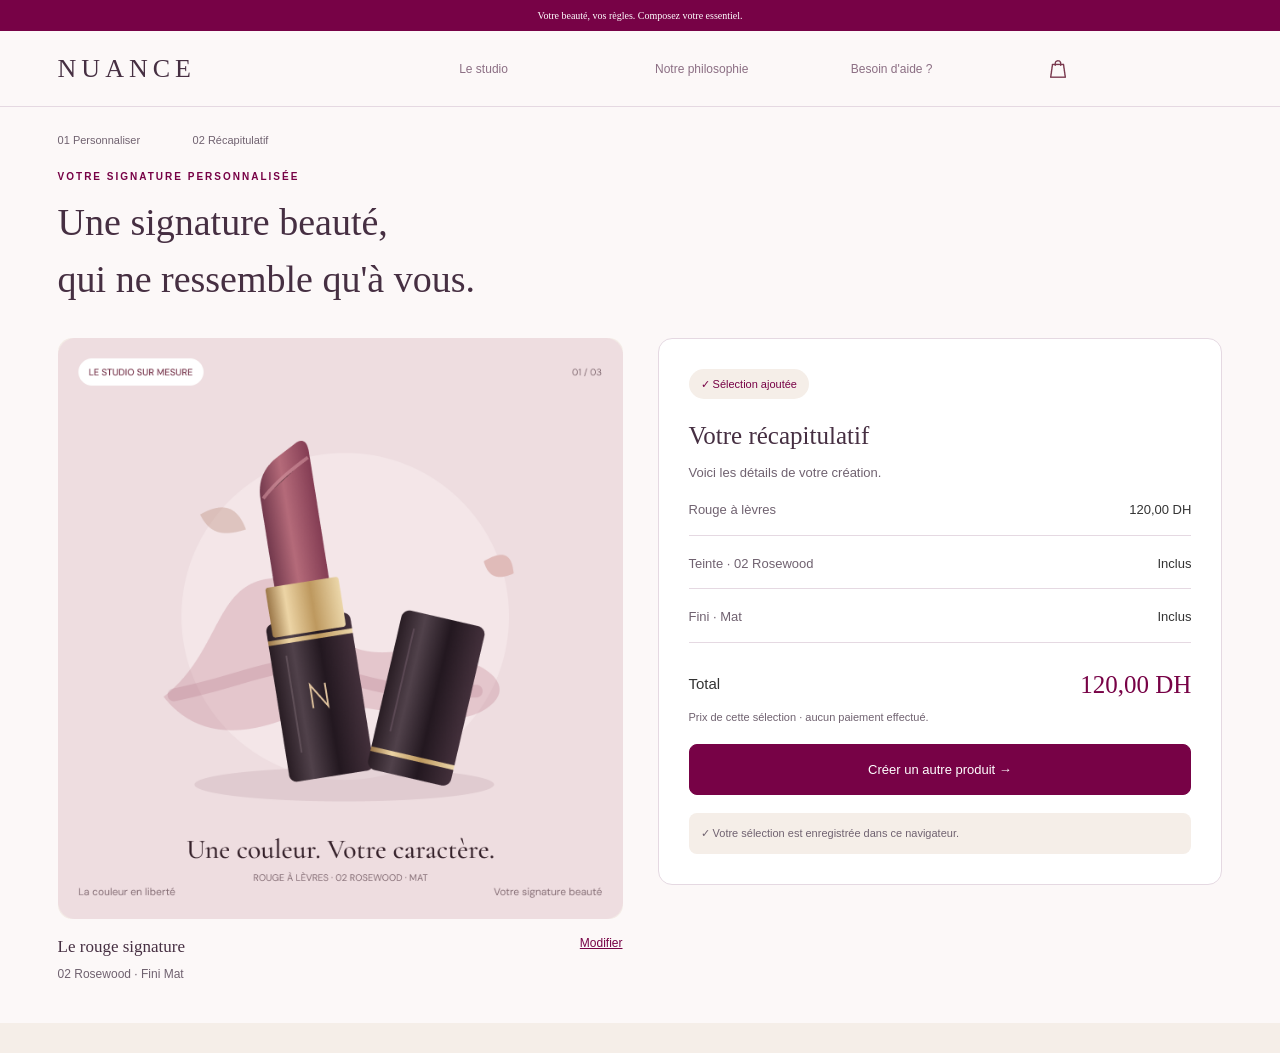
==== recapitulatif.html @ 2f9adb12 "Add summary page" ====
<!DOCTYPE html>
<html lang="fr">

<head>
    <meta charset="UTF-8">
    <meta name="viewport" content="width=device-width, initial-scale=1.0">

    <title>NUANCE — Récapitulatif</title>

    <link rel="stylesheet" href="css/style.css">
    <link rel="stylesheet" href="css/responsive.css">
</head>

<body>

   <div class="bandeau">
            <p>Votre beauté, vos règles. Composez votre essentiel.</p>
        </div>

        <header class="site-header">
            <div class="logo">NUANCE</div>

            <nav class="navigation">
                <a href="#configurateur">Le studio</a>
                <a href="#philosophie">Notre philosophie</a>
                <a href="#aide">Besoin d'aide ?</a>
                <img src="assets/icons/Panier.png" alt="Menu" class="nav-icon">

            </nav>
        </header>

    <main class="recap-page">

        <div class="recap-steps">
            <span>01 Personnaliser</span>
            <span>02 Récapitulatif</span>
        </div>

        <div class="recap-intro">
            <p class="small-title">VOTRE SIGNATURE PERSONNALISÉE</p>

            <h1>
                Une signature beauté,<br>
                qui ne ressemble qu'à vous.
            </h1>
        </div>

        <div class="recap-layout">

            <section class="recap-preview">

                <div class="recap-image">

                    <img src="assets/image/Aperçu produit en direct.png" alt="">

                </div>

                <div class="recap-product-info">

                    <div>
                        <h2 id="recap-nom">Le rouge signature</h2>

                        <p id="recap-description">
                            02 Rosewood · Fini Mat
                        </p>
                    </div>

                    <a href="index.html">Modifier</a>

                </div>

            </section>

            <section class="recap-card">

                <p class="recap-badge">
                    ✓ Sélection ajoutée
                </p>

                <h2>Votre récapitulatif</h2>

                <p class="recap-subtitle">
                    Voici les détails de votre création.
                </p>

                <div class="recap-ligne">

                    <span id="recap-produit">
                        Rouge à lèvres
                    </span>

                    <strong id="recap-prix-produit">
                        120,00 DH
                    </strong>

                </div>

                <div class="recap-ligne">

                    <span id="recap-teint">
                        Teinte · 02 Rosewood
                    </span>

                    <strong>Inclus</strong>

                </div>

                <div class="recap-ligne">

                    <span id="recap-finition">
                        Fini · Mat
                    </span>

                    <strong id="recap-prix-fini">
                        Inclus
                    </strong>

                </div>

                <div class="recap-total">

                    <strong>Total</strong>

                    <strong id="recap-prix">
                        120,00 DH
                    </strong>

                </div>

                <p class="recap-mention">
                    Prix de cette sélection · aucun paiement effectué.
                </p>

                <a href="index.html" class="recap-button">
                    Créer un autre produit →
                </a>

                <p class="recap-note">
                    ✓ Votre sélection est enregistrée dans ce navigateur.
                </p>

            </section>

        </div>

    </main>

    <footer id="philosophie">

    </footer>

</body>

</html>
---- css/style.css ----
:root {
    --color-primary: #770246;
    --color-background: #F5EEE8;
    --color-logo: #462f42;
    --color-link: #3302288e;
    --color-text: #333333;
    --color-white: #ffffff;
    --color-border: #e5d9e2;
    --color-muted: #706270;
    --color-light: #f8f3f6;
}

* {
    margin: 0;
    padding: 0;
    box-sizing: border-box;
}

body {
    font-family: Arial, sans-serif;
    color: var(--color-text);
    background-color: #fcf8f8;
    line-height: 1.5;
}

img {
    max-width: 100%;
    display: block;
}

/* Bandeau */

.bandeau {
    background-color: var(--color-primary);
    width: 100%;
    padding: 8px 16px;
    text-align: center;
}

.bandeau p {
    color: var(--color-white);
    font-family: Georgia, "Times New Roman", serif;
    font-size: 10px;
}

/* Header */

.site-header {
    display: grid;
    grid-template-columns: 1fr 2fr;
    align-items: center;
    gap: 20px;
    padding: 18px 4.5%;
    background-color: #fcf8f8;
    border-bottom: 1px solid var(--color-border);
}

.logo {
    font-family: Georgia, serif;
    font-size: 26px;
    font-weight: normal;
    letter-spacing: 5px;
    color: var(--color-logo);
}

.navigation {
    display: grid;
    grid-template-columns: repeat(4, 1fr);
    align-items: center;
    gap: 20px;
}

.navigation a {
    color: var(--color-link);
    text-decoration: none;
    font-size: 12px;
}

.navigation a:hover {
    color: var(--color-primary);
}

/* Configurateur */

.configurateur {
    display: grid;
    grid-template-columns: 1fr 1fr;
    align-items: start;
    gap: 36px;
    padding: 24px 4.5%;
    max-width: 1600px;
    margin: 0 auto;

}

/* Aperçu produit */

.preview {
    display: grid;
    grid-template-columns: 1fr;
    align-content: start;
    width: 100%;
    min-width: 0;
    min-height: 0;
    padding: 0;
    background-color: var(--color-border);
    border-radius: 14px;
    overflow: hidden;
}

.preview-image {
    display: block;
    width: 100%;
    max-width: none;
    height: auto;
    object-fit: contain;
    border-radius: 14px;
}

/* Options */

.options {
    display: grid;
    grid-template-columns: 1fr;
    align-content: start;
    gap: 17px;
    width: 100%;
    min-width: 0;
}

/* Étapes */

.steps {
    display: grid;
    grid-template-columns: 100px 1fr 115px;
    align-items: center;
    gap: 10px;
    color: var(--color-muted);
    font-size: 10px;
}

.step-active {
    display: grid;
    grid-template-columns: 25px 1fr;
    align-items: center;
    gap: 6px;
    color: var(--color-text);
}

.step-number {
    display: grid;
    place-items: center;
    width: 25px;
    height: 25px;
    border: 1px solid var(--color-border);
    border-radius: 50%;
    font-size: 10px;
}

.step-line {
    height: 1px;
    background-color: var(--color-border);
}

/* Introduction */

.intro {
    display: grid;
    gap: 7px;
}

.small-title {
    color: var(--color-primary);
    font-size: 9px;
    letter-spacing: 2px;
    font-weight: bold;
}

.intro h1 {
    font-family: Georgia, "Times New Roman", serif;
    font-size: 38px;
    line-height: 1.12;
    font-weight: normal;
    color: var(--color-logo);
}

.intro-desription {
    color: var(--color-muted);
    font-size: 11px;
    line-height: 1.6;
}

/* Sections */

.option-section {
    display: grid;
    gap: 12px;
    padding-bottom: 15px;
    
}

/* Titre des sections */

.option-heading {
    display: grid;
    grid-template-columns: 1fr 130px;
    align-items: center;
    gap: 10px;
}

.option-heading h2 {
    font-size: 13px;
    font-weight: bold;
    color: var(--color-logo);
}

.option-heading span {
    color: var(--color-muted);
    font-size: 10px;
    text-align: right;
}

/* Choix produit */

.product-choix {
    display: grid;
    grid-template-columns: 1fr 1fr;
    gap: 12px;
}

.choix-card {
    display: grid;
    grid-template-columns: 1fr;
    align-content: start;
    gap: 6px;
    min-width: 0;
    padding: 12px 14px;
    border-radius: 10px;
    border: 1px solid var(--color-border);
    background-color: var(--color-white);
    cursor: pointer;
}

.choix-card input {
    position: absolute;
    opacity: 0;
}

.choix-name {
    font-size: 12px;
}

.choix-prix {
    color: var(--color-muted);
    font-size: 10px;
}

.choix-card:has(input:checked) {
    border: 1.5px solid var(--color-logo);
    background-color: #f7ebef;
}

.choix-card:has(input:checked) .choix-name::before {
    content: "✓ ";
    margin-right: 4px;
    color: var(--color-logo);
}

/* Choix teinte */

.teint-choix {
    display: grid;
    grid-template-columns: repeat(6, minmax(0, 1fr));
    gap: 8px;
    width: 100%;
}

.teint-card {
    display: grid;
    grid-template-columns: 1fr;
    justify-items: center;
    align-content: start;
    gap: 7px;
    min-width: 0;
    cursor: pointer;
}

.teint-card input {
    position: absolute;
    opacity: 0;
}

.swatch {
    display: grid;
    place-items: center;
    width: 38px;
    height: 38px;
    border: 2px solid transparent;
    border-radius: 50%;
}

.nude {
    background-color: #d8b7a0;
}

.rosewood {
    background-color: #ad7778;
}

.cacao {
    background-color: #795044;
}

.prune {
    background-color: #a52e75;
}

.rouge {
    background-color: #68406f;
}

.terracotta {
    background-color: #44354f;
}

.teint-card span:last-child {
    color: var(--color-muted);
    font-size: 10px;
    text-align: center;
    white-space: nowrap;
}

.teint-card:has(input:checked) .swatch {
    border: 2px solid var(--color-white);
    outline: 2px solid var(--color-logo);
    outline-offset: 2px;
}

.teint-card:has(input:checked) span:last-child::before {
    content: "✓ ";
    color: var(--color-logo);
}

/* Note */

.note {
    display: grid;
    grid-template-columns: 15px 1fr;
    align-items: center;
    gap: 7px;
    width: 100%;
    margin-top: 4px;
    color: var(--color-muted);
    font-size: 10px;
    line-height: 1.5;
}

.note img {
    width: 15px;
    height: 15px;
    object-fit: contain;
}

/* Finition */

.section {
    display: grid;
    gap: 10px;
}

.section-title {
    display: grid;
    grid-template-columns: 1fr 110px;
    align-items: center;
    gap: 10px;
}

.section-title h2 {
    font-size: 13px;
    font-weight: bold;
    color: var(--color-logo);
}

.section-title span {
    color: var(--color-muted);
    font-size: 10px;
    text-align: right;
}

.finish {
    display: grid;
    grid-template-columns: 1fr 1fr;
    gap: 12px;
}

.option-fini {
    display: grid;
    grid-template-columns: 12px 1fr;
    align-items: start;
    gap: 7px;
    padding: 11px;
    border: 1px solid var(--color-border);
    border-radius: 9px;
    background-color: var(--color-white);
    cursor: pointer;
}

.option-fini input {
    margin-top: 3px;
    accent-color: var(--color-primary);
}

.content-fini {
    display: grid;
    gap: 3px;
}

.content-fini strong {
    font-size: 11px;
    font-weight: normal;
}

.content-fini small {
    color: var(--color-muted);
    font-size: 9px;
}

.option-fini:has(input:checked) {
    border-color: var(--color-primary);
    background-color: #f7ebef;
}

/* Commande */

.checkout {
    display: grid;
    grid-template-columns: 1fr 150px;
    align-items: center;
    gap: 5px 15px;
    padding: 15px 4%;
   
    background-color: var(--color-white);
    width: 100%;

    
}

.checkout p {
    font-size: 11px;
}

.checkout small {
    color: var(--color-muted);
    font-size: 9px;
}

.checkout strong {
    font-family: Georgia, "Times New Roman", serif;
    font-size: 20px;
    font-weight: normal;
    text-align: left;
}

.checkout button {
    grid-column: 2;
    grid-row: 1 / 3;
    width: 100%;
    padding: 12px;
    border: 1px solid var(--color-primary);
    border-radius: 7px;
    background-color: var(--color-primary);
    color: var(--color-white);
    font-size: 11px;
}

.checkout button:hover {
    background-color: var(--color-white);
    color: var(--color-primary);
}

/* Footer */

footer {
    display: grid;
    grid-template-columns: 1fr 1fr;
    gap: 16px;
    padding: 15px 4.5%;
    background-color: #fcf8f8;
    color: var(--color-muted);
    font-size: 9px;
}




/* Page Récapitulatif */

.recap-page {
    display: grid;
    grid-template-columns: 1fr;
    gap: 20px;
    max-width: 1600px;
    padding: 25px 4.5% 40px;
}

.recap-steps {
    display: grid;
    grid-template-columns: 120px 140px;
    gap: 15px;
    align-items: center;
    color: var(--color-muted);
    font-size: 11px;
}

.recap-intro {
    display: grid;
    gap: 10px;
    margin-bottom: 10px;
}

.recap-intro .small-title {
    color: var(--color-primary);
    font-size: 10px;
    letter-spacing: 2px;
}

.recap-intro h1 {
    font-family: Georgia, "Times New Roman", serif;
    font-size: 38px;
    font-weight: normal;
    color: var(--color-logo);
}

/* Contenu principal */

.recap-layout {
    display: grid;
    grid-template-columns: 1fr 1fr;
    align-items: start;
    gap: 35px;
}

.recap-preview {
    display: grid;
    grid-template-columns: 1fr;
    gap: 15px;
    min-width: 0;
}

.recap-image {
    width: 100%;
    overflow: hidden;
    border-radius: 14px;
    background-color: var(--color-background);
}

.recap-image img {
    display: block;
    width: 100%;
   
}

.recap-product-info {
    display: grid;
    grid-template-columns: 1fr 90px;
    align-items: start;
    gap: 15px;
}

.recap-product-info h2 {
    font-family: Georgia, "Times New Roman", serif;
    font-size: 17px;
    font-weight: normal;
    color: var(--color-logo);
}

.recap-product-info p {
    margin-top: 5px;
    color: var(--color-muted);
    font-size: 12px;
}

.recap-product-info a {
    color: var(--color-primary);
    text-align: right;
    font-size: 12px;
    text-decoration: underline;
}

/* Carte récapitulatif */

.recap-card {
    display: grid;
    grid-template-columns: 1fr;
    align-content: start;
    gap: 18px;
    min-width: 0;
    padding: 30px;
    border: 1px solid var(--color-border);
    border-radius: 14px;
    background-color: var(--color-white);
}

.recap-badge {
    width: fit-content;
    padding: 7px 12px;
    border-radius: 20px;
    background-color: var(--color-background);
    color: var(--color-primary);
    font-size: 11px;
}

.recap-card h2 {
    font-family: Georgia, "Times New Roman", serif;
    font-size: 25px;
    font-weight: normal;
    color: var(--color-logo);
}

.recap-subtitle {
    margin-top: -10px;
    color: var(--color-muted);
    font-size: 13px;
}

/* Détails du produit */

.recap-ligne {
    display: grid;
    grid-template-columns: 1fr 120px;
    align-items: center;
    gap: 15px;
    padding-bottom: 15px;
    border-bottom: 1px solid var(--color-border);
    font-size: 13px;
}

.recap-ligne span {
    color: var(--color-muted);
}

.recap-ligne strong {
    text-align: right;
    font-size: 13px;
    font-weight: normal;
}

/* Prix total */

.recap-total {
    display: grid;
    grid-template-columns: 1fr 140px;
    align-items: center;
    gap: 15px;
    padding-top: 5px;
}

.recap-total strong:first-child {
    font-size: 15px;
    font-weight: normal;
}

.recap-total strong:last-child {
    color: var(--color-primary);
    text-align: right;
    font-family: Georgia, "Times New Roman", serif;
    font-size: 25px;
    font-weight: normal;
}

.recap-mention {
    margin-top: -12px;
    color: var(--color-muted);
    font-size: 11px;
}

/* Bouton */

.recap-button {
    display: block;
    width: 100%;
    padding: 15px;
    border: 1px solid var(--color-primary);
    border-radius: 8px;
    background-color: var(--color-primary);
    color: var(--color-white);
    text-align: center;
    text-decoration: none;
    font-size: 13px;
}

.recap-button:hover {
    background-color: var(--color-logo);
}

/* Message de confirmation */

.recap-note {
    padding: 12px;
    border-radius: 8px;
    background-color: var(--color-background);
    color: var(--color-muted);
    font-size: 11px;

}

/* Footer */

footer {
    
    background-color: var(--color-background);
}
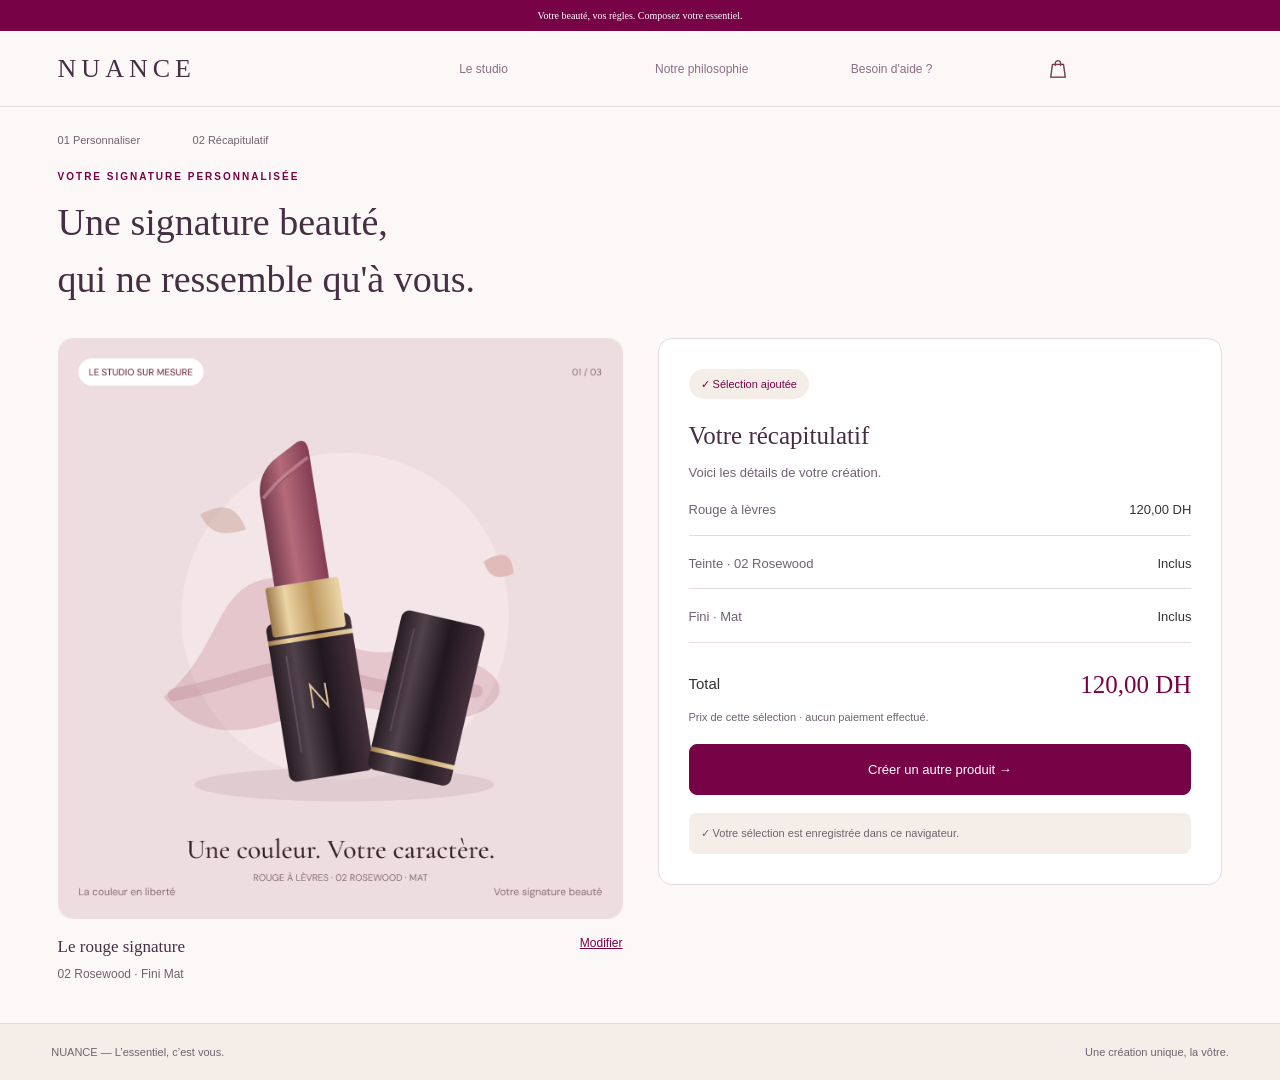
==== commit 754fe809: "Update footer across pages" ====
--- a/recapitulatif.html
+++ b/recapitulatif.html
@@ -147,6 +147,9 @@
     </main>
 
     <footer id="philosophie">
+        <span>NUANCE — L’essentiel, c’est vous.</span>
+
+        <span>Une création unique, la vôtre.</span>
 
     </footer>
 
--- a/css/style.css
+++ b/css/style.css
@@ -711,7 +711,17 @@
 /* Footer */
 
 footer {
-    
+    display: grid;
+    grid-template-columns: 1fr 1fr;
+    gap: 15px;
+    padding: 20px 4%;
+    border-top: 1px solid var(--color-border);
     background-color: var(--color-background);
+    color: var(--color-muted);
+    font-size: 11px;
+}
+
+footer span:last-child {
+    text-align: right;
 }
  
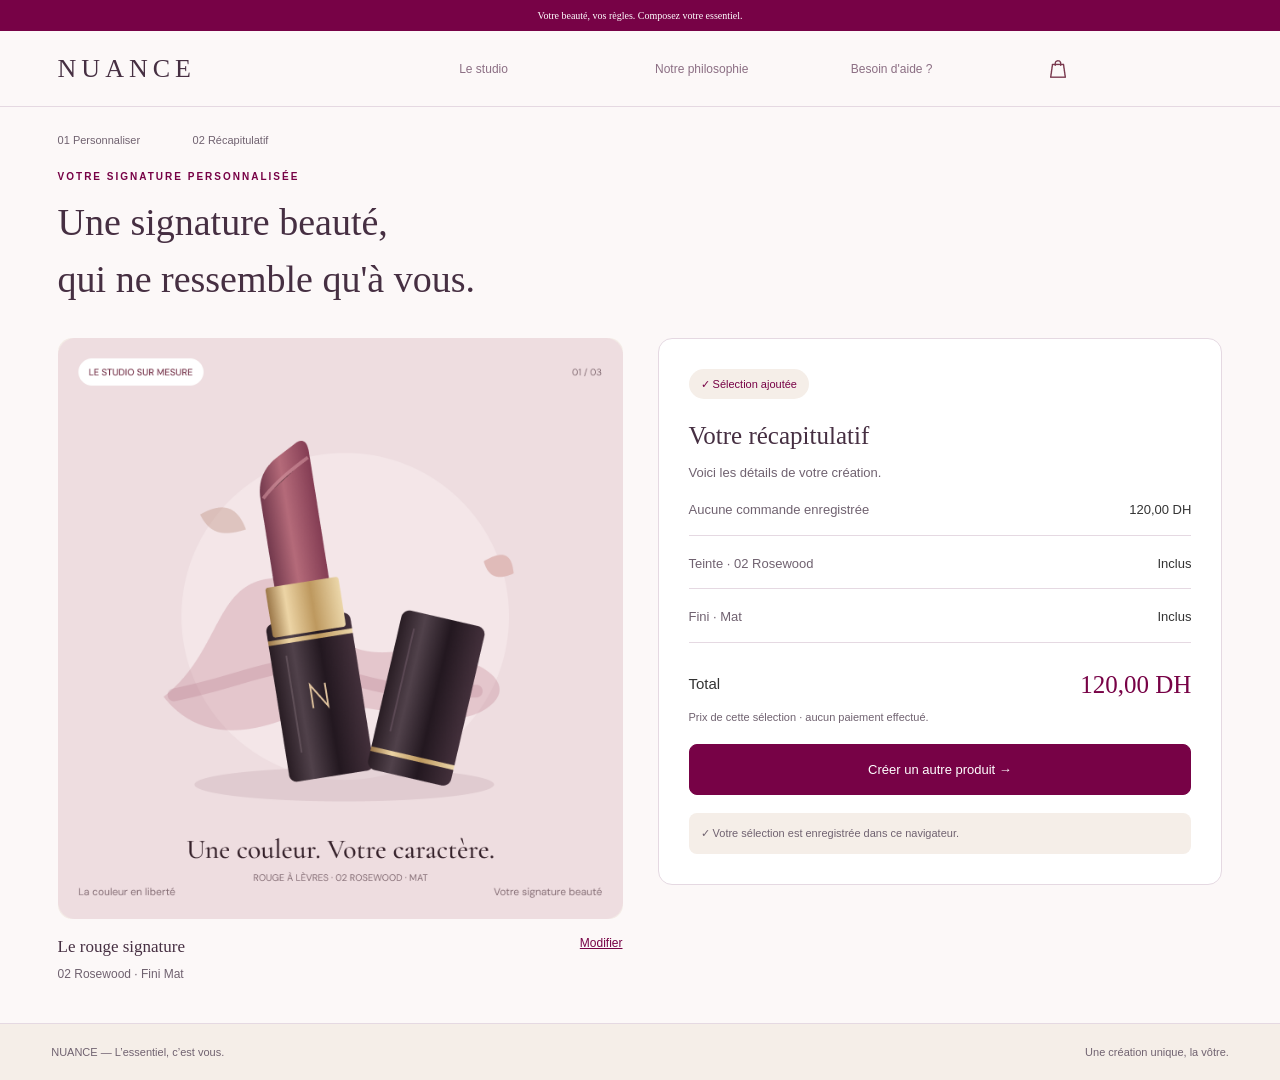
==== commit 39dbc092: "Add JavaScript configurator" ====
--- a/recapitulatif.html
+++ b/recapitulatif.html
@@ -152,6 +152,7 @@
         <span>Une création unique, la vôtre.</span>
 
     </footer>
+    <script src="nuance.js"></script>
 
 </body>
 
--- a/css/style.css
+++ b/css/style.css
@@ -274,19 +274,19 @@
 
 .teint-choix {
     display: grid;
-    grid-template-columns: repeat(6, minmax(0, 1fr));
+    grid-template-columns: repeat(6, 1fr);
     gap: 8px;
     width: 100%;
 }
 
 .teint-card {
-    display: grid;
-    grid-template-columns: 1fr;
-    justify-items: center;
-    align-content: start;
+    display: flex;
+    flex-direction: column;
+    align-items: center;
     gap: 7px;
     min-width: 0;
     cursor: pointer;
+    width: 100%;
 }
 
 .teint-card input {
@@ -477,10 +477,10 @@
     font-size: 11px;
 }
 
-.checkout button:hover {
+ .checkout button:hover {
     background-color: var(--color-white);
     color: var(--color-primary);
-}
+} 
 
 /* Footer */
 
@@ -659,7 +659,7 @@
     padding-top: 5px;
 }
 
-.recap-total strong:first-child {
+ .recap-total strong:first-child {
     font-size: 15px;
     font-weight: normal;
 }
@@ -676,7 +676,7 @@
     margin-top: -12px;
     color: var(--color-muted);
     font-size: 11px;
-}
+} 
 
 /* Bouton */
 
